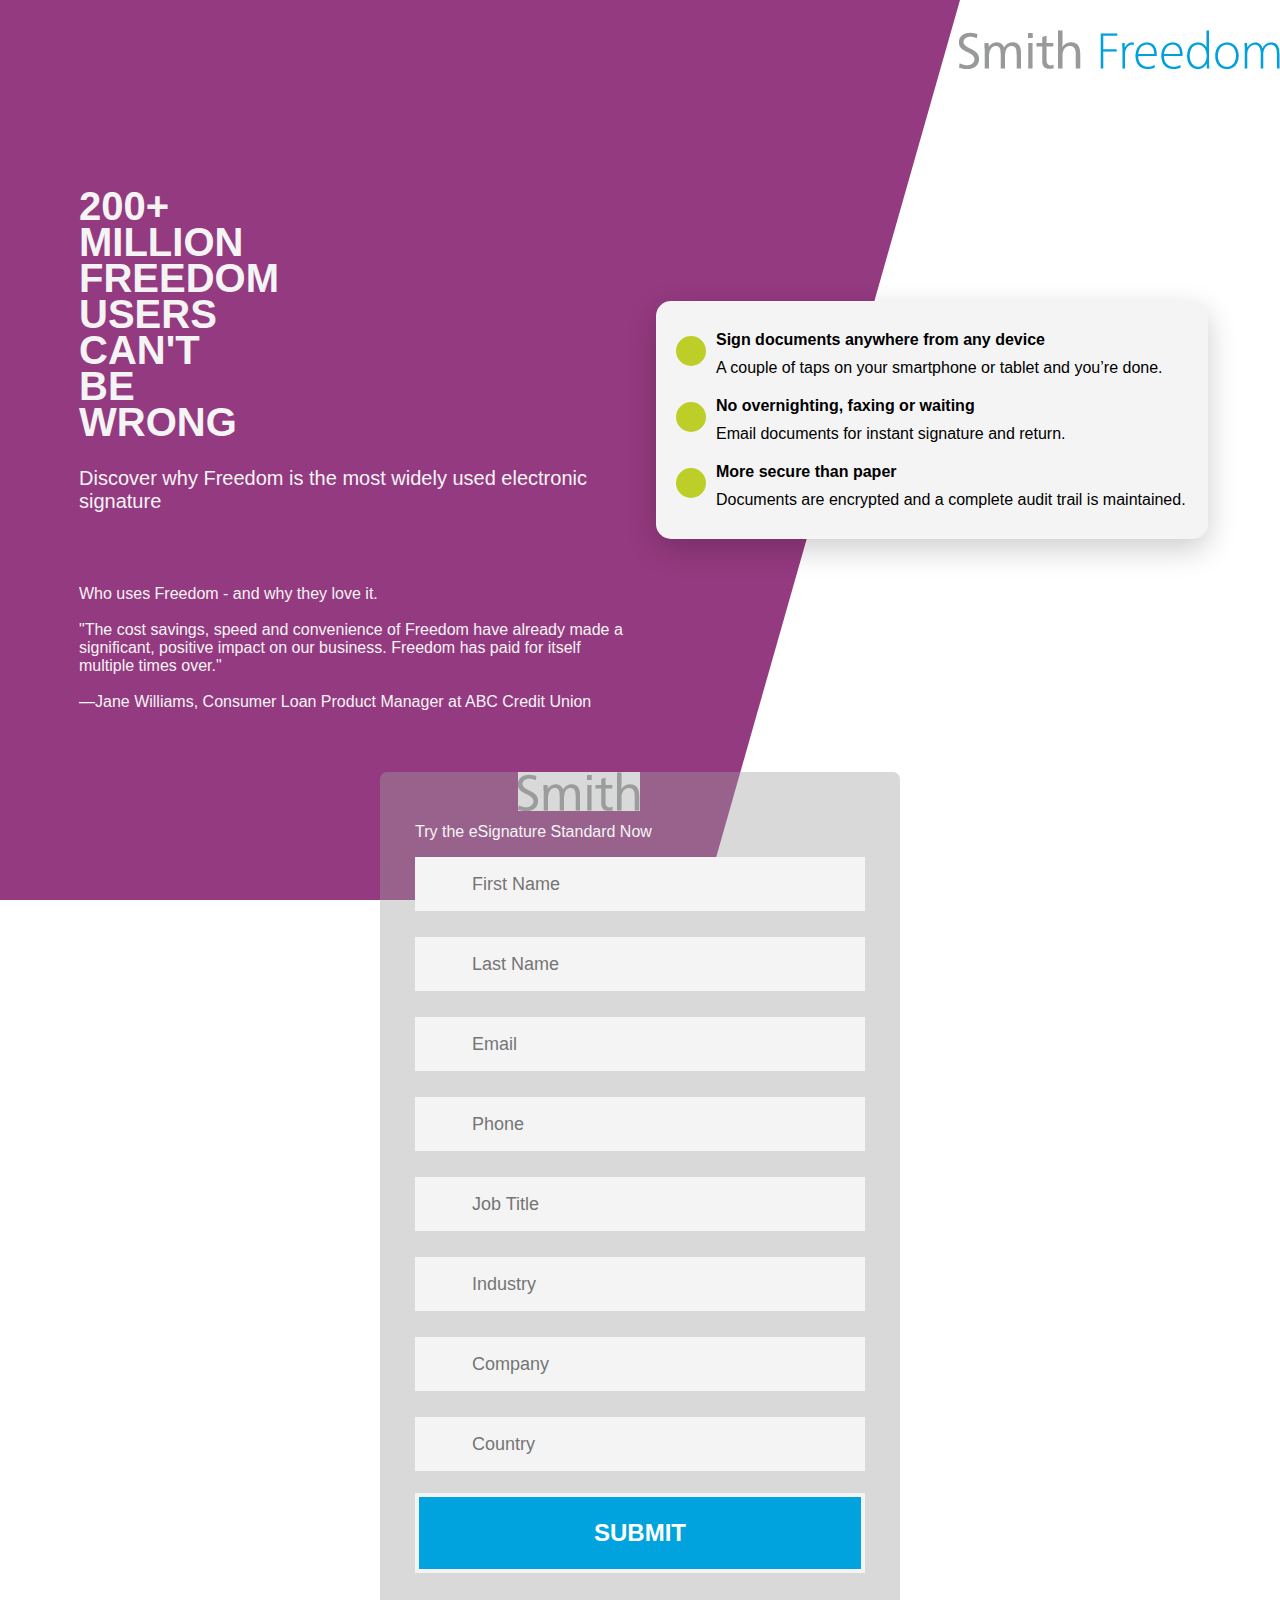
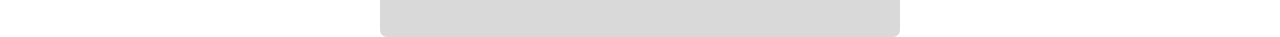
==== index.html @ 2fd9a6c0 "remove docs folder" ====
<html lang="en">
  <head>
    <meta charset="UTF-8" />
    <meta name="viewport" content="width=device-width, initial-scale=1.0" />
    <meta http-equiv="X-UA-Compatible" content="ie=edge" />
    <link rel="stylesheet" href="/css/main.css" />
    <title>Smith</title>
  </head>
  <body>
    <div id="bg"></div>

    <img src="/assets/smith-freedom-logo.png" alt="Smith Freedom Logo" />

    <main>
      <section id="card">
        <ul>
          <li>
            <span></span>
            <strong>Sign documents anywhere from any device</strong><br />
            <b
              >A couple of taps on your smartphone or tablet and you’re done.</b
            >
          </li>
          <li>
            <span></span>
            <strong>No overnighting, faxing or waiting</strong><br />
            <b>Email documents for instant signature and return.</b>
          </li>
          <li>
            <span></span>
            <strong>More secure than paper</strong><br />
            <b
              >Documents are encrypted and a complete audit trail is
              maintained.</b
            >
          </li>
        </ul>
      </section>
      <section id="primary">
        <h1>
          200+ Million Freedom Users Can't Be Wrong
        </h1>
        <p id="subtext">
          Discover why Freedom is the most widely used electronic signature
        </p>
        <br /><br />
        <p>
          Who uses Freedom - and why they love it.<br /><br />
          "The cost savings, speed and convenience of Freedom have already made
          a significant, positive impact on our business. Freedom has paid for
          itself multiple times over."<br /><br />
          —Jane Williams, Consumer Loan Product Manager at ABC Credit Union
        </p>
      </section>
      <div>
        <img src="../assets/smith-logo.png" alt="Smith Logo" />
      </div>
      <div id="form-main">
        <div id="form-div">
          <form class="form" id="form1">
            <p id="form-title">
              Try the eSignature Standard Now
            </p>
            <p class="name">
              <input
                name="firstname"
                type="text"
                class="validate[required,custom[onlyLetter],length[0,100]] feedback-input"
                placeholder="First Name"
                id="name"
              />
            </p>

            <p class="name">
              <input
                name="lastname"
                type="text"
                class="validate[required,custom[onlyLetter],length[0,100]] feedback-input"
                placeholder="Last Name"
                id="name"
              />
            </p>

            <p class="email">
              <input
                name="email"
                type="text"
                class="validate[required,custom[email]] feedback-input"
                id="email"
                placeholder="Email"
              />
            </p>

            <p class="phone">
              <input
                name="name"
                type="number"
                class="validate[required,custom[onlyLetter],length[0,100]] feedback-input"
                placeholder="Phone"
                id="phone"
              />
            </p>

            <p class="job">
              <input
                name="jobtitle"
                type="text"
                class="validate[required,custom[onlyLetter],length[0,100]] feedback-input"
                placeholder="Job Title"
                id="job"
              />
            </p>

            <p class="industry">
              <input
                name="industry"
                type="text"
                class="validate[required,custom[onlyLetter],length[0,100]] feedback-input"
                placeholder="Industry"
                id="industry"
              />
            </p>

            <p class="company">
              <input
                name="company"
                type="text"
                class="validate[required,custom[onlyLetter],length[0,100]] feedback-input"
                placeholder="Company"
                id="company"
              />
            </p>

            <p class="country">
              <input
                name="country"
                type="text"
                class="validate[required,custom[onlyLetter],length[0,100]] feedback-input"
                placeholder="Country"
                id="Country"
              />
            </p>

            <div class="submit">
              <input type="submit" value="SUBMIT" id="button-blue" />
              <div class="ease"></div>
            </div>
          </form>
        </div>
      </div>
    </main>
  </body>
</html>
---- css/main.css ----
body,
html {
  height: 100%;
}

body {
  font-family: 'Open Sans', sans-serif;
  margin: 0;
}
body #bg {
  clip-path: polygon(100% 0, 100% 77%, 33% 100%, 0 100%, 0 0);
  background-color: #943a80;
  width: 100%;
  height: 100%;
  position: absolute;
  z-index: -1;
}
@media (min-width: 840px) {
  body #bg {
    clip-path: polygon(0 0, 75% 0, 55% 100%, 0% 100%);
  }
}
body img {
  display: block;
  margin-left: auto;
  padding: 30px 0;
}
@media (min-width: 840px) {
  main {
    display: grid;
    grid-template-columns: 50% auto;
    grid-template-areas: 'primary card';
  }
}

main section#card {
  background: #f4f4f4;
  padding: 20px;
  margin: 1em auto;
  border-radius: 15px;
  box-shadow: 0 10px 30px rgba(0, 0, 0, 0.2);
  width: 80%;
}
@media (min-width: 840px) {
  main section#card {
    grid-area: card;
    height: fit-content;
    align-self: center;
    margin: 1em;
  }
}
main section#card ul {
  list-style-type: none;
  margin: 0;
  padding: 0;
}
main section#card ul li {
  margin-bottom: 10px;
}
main section#card ul li span {
  position: absolute;
  width: 30px;
  height: 30px;
  background-color: #bece28;
  border-radius: 50%;
  margin-right: 10px;
  margin-top: 15px;
}
main section#card ul li strong {
  display: inline-block;
  margin-left: 40px;
  margin-top: 10px;
}

main section#card ul li b {
  display: inline-block;
  font-weight: 400;
  margin-left: 40px;
  margin-top: 10px;
}

main section#primary {
  color: #f4f4f4;
  padding: 15px;
  text-align: center;
}
@media (min-width: 840px) {
  main section#primary {
    grid-area: primary;
    text-align: left;
    margin: 4em 0 0 4em;
  }
}
main section#primary h1 {
  font-size: 3em;
  margin-top: 10px;
  text-transform: uppercase;
}
@media (min-width: 840px) {
  main section#primary h1 {
    width: 30%;
    font-size: 2.5em;
    line-height: 0.9em;
  }
}
main section#primary p#subtext {
  font-size: 1.25em;
  color: #f4f4f4;
}
main section#primary p {
  font-size: 1em;
}

@media (min-width: 840px) {
  main section#primary a {
    display: inline-block;
    padding: 15px 60px;
  }
}

#feedback-page {
  text-align: center;
}

#form-main {
  width: 100%;
  float: left;
  padding-top: 0px;
}

#form-title {
  color: #f4f4f4;
}

#form-div {
  background-color: rgba(160, 160, 161, 0.4);
  padding-left: 35px;
  padding-right: 35px;
  padding-top: 35px;
  padding-bottom: 50px;
  width: 450px;
  float: left;
  left: 50%;
  position: absolute;
  margin-top: 30px;
  margin-left: -260px;
  -moz-border-radius: 7px;
  -webkit-border-radius: 7px;
}

.feedback-input {
  color: #3c3c3c;
  font-family: Helvetica, Arial, sans-serif;
  font-weight: 500;
  font-size: 18px;
  border-radius: 0;
  line-height: 22px;
  background-color: #f4f4f4;
  padding: 13px 13px 13px 54px;
  margin-bottom: 10px;
  width: 100%;
  -webkit-box-sizing: border-box;
  -moz-box-sizing: border-box;
  -ms-box-sizing: border-box;
  box-sizing: border-box;
  border: 3px solid rgba(0, 0, 0, 0);
}

.feedback-input:focus {
  background: #fff;
  box-shadow: 0;
  border: 3px solid #00a3dd;
  color: #00a3dd;
  outline: none;
  padding: 13px 13px 13px 54px;
}

.focused {
  color: #00a3dd;
  border: #00a3dd solid 3px;
}

textarea {
  width: 100%;
  height: 150px;
  line-height: 150%;
  resize: vertical;
}

input:hover,
textarea:hover,
input:focus,
textarea:focus {
  background-color: white;
}

#button-blue {
  font-family: 'Montserrat', Arial, Helvetica, sans-serif;
  float: left;
  width: 100%;
  border: #f4f4f4 solid 4px;
  cursor: pointer;
  background-color: #00a3dd;
  color: white;
  font-size: 24px;
  padding-top: 22px;
  padding-bottom: 22px;
  -webkit-transition: all 0.3s;
  -moz-transition: all 0.3s;
  transition: all 0.3s;
  margin-top: -4px;
  font-weight: 700;
}

#button-blue:hover {
  background-color: rgba(0, 0, 0, 0);
  color: #0057b8;
}

.submit:hover {
  color: #0057b8;
}

.ease {
  width: 0px;
  height: 74px;
  background-color: #f4f4f4;
  -webkit-transition: 0.3s ease;
  -moz-transition: 0.3s ease;
  -o-transition: 0.3s ease;
  -ms-transition: 0.3s ease;
  transition: 0.3s ease;
}

.submit:hover .ease {
  width: 100%;
  background-color: #f4f4f4;
}

@media only screen and (max-width: 580px) {
  #form-div {
    left: 3%;
    margin-right: 3%;
    width: 88%;
    margin-left: 0;
    padding-left: 3%;
    padding-right: 3%;
  }
}
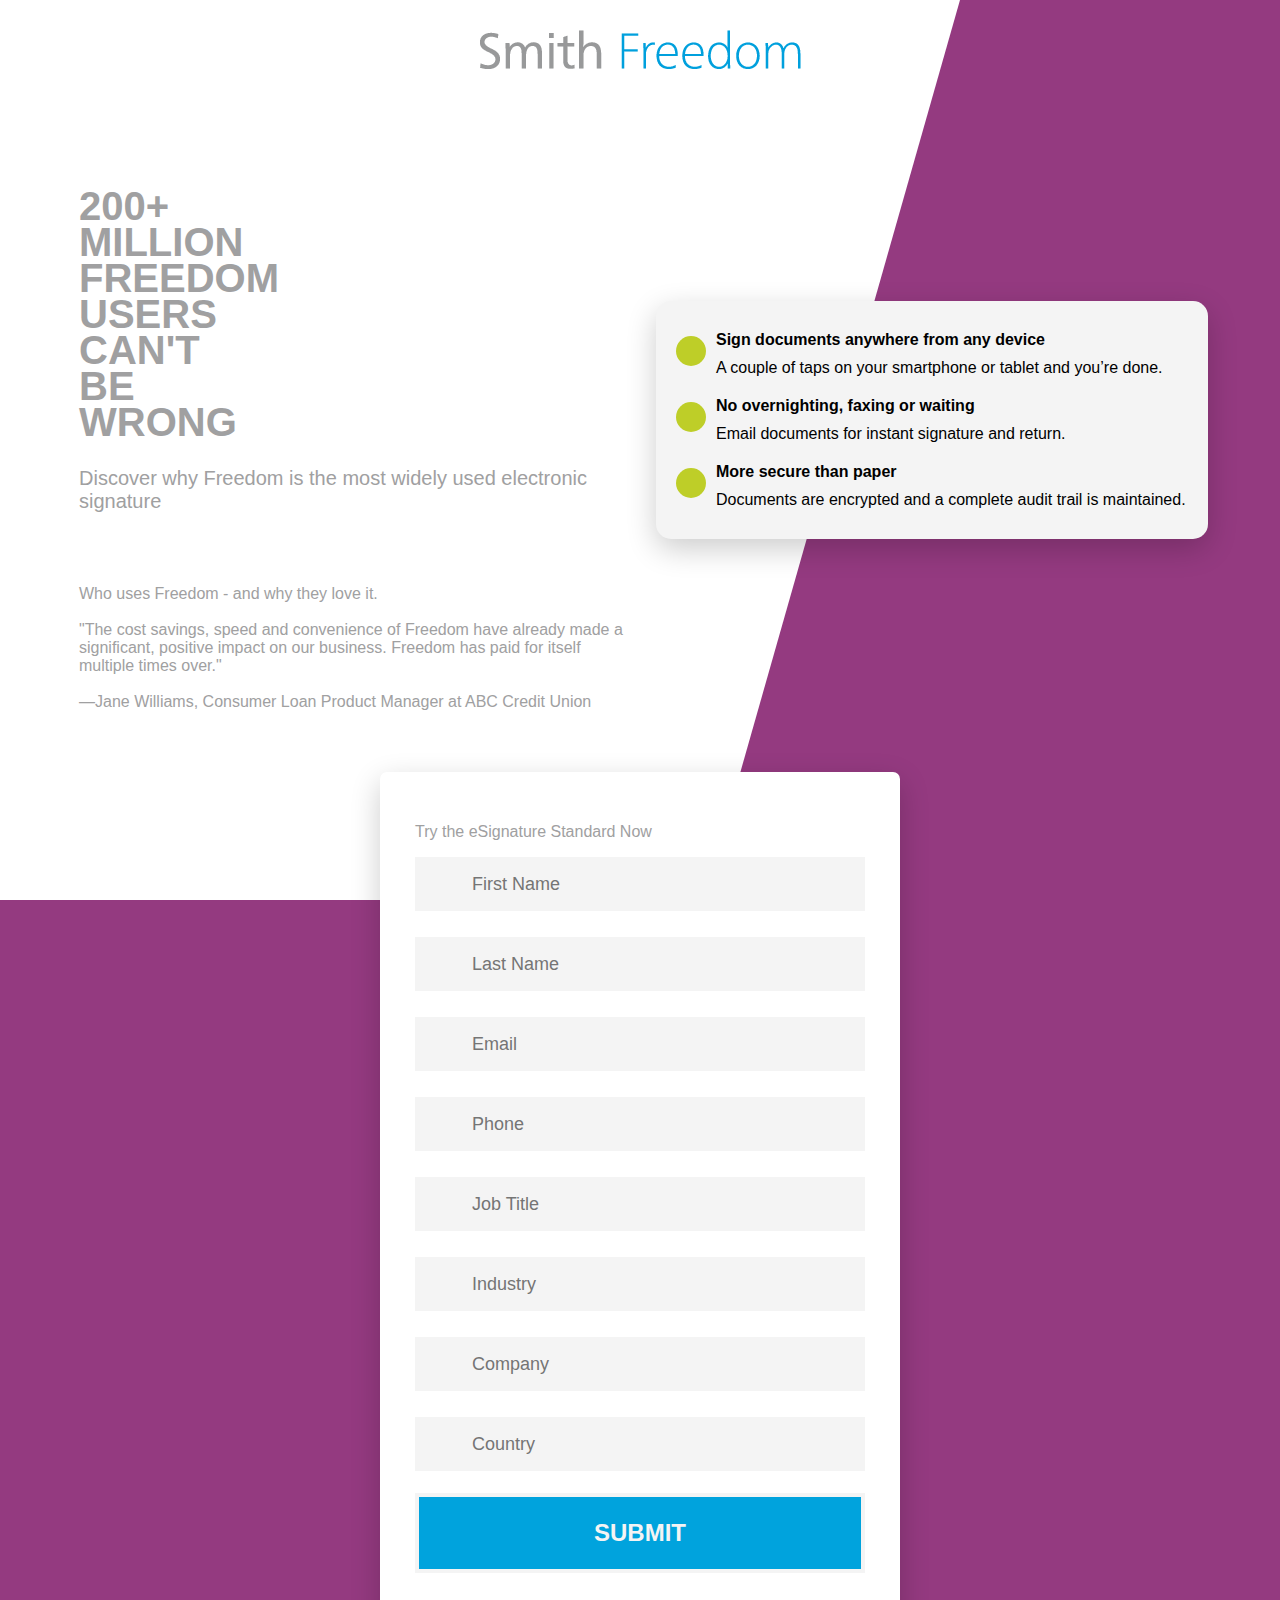
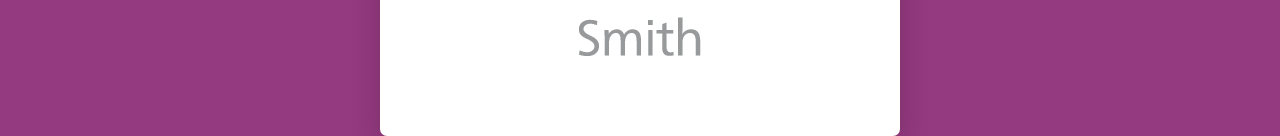
==== commit 949b1642: "css changes to form" ====
--- a/index.html
+++ b/index.html
@@ -9,7 +9,11 @@
   <body>
     <div id="bg"></div>
 
-    <img src="/assets/smith-freedom-logo.png" alt="Smith Freedom Logo" />
+    <img
+      id="hdrlogo"
+      src="/assets/smith-freedom-logo.png"
+      alt="Smith Freedom Logo"
+    />
 
     <main>
       <section id="card">
@@ -52,9 +56,7 @@
           —Jane Williams, Consumer Loan Product Manager at ABC Credit Union
         </p>
       </section>
-      <div>
-        <img src="../assets/smith-logo.png" alt="Smith Logo" />
-      </div>
+
       <div id="form-main">
         <div id="form-div">
           <form class="form" id="form1">
@@ -146,6 +148,9 @@
               <div class="ease"></div>
             </div>
           </form>
+          <div>
+            <img id="ftrlogo" src="../assets/smith-logo.png" alt="Smith Logo" />
+          </div>
         </div>
       </div>
     </main>
--- a/css/main.css
+++ b/css/main.css
@@ -5,11 +5,12 @@
 
 body {
   font-family: 'Open Sans', sans-serif;
+  background-color: #943a80;
   margin: 0;
 }
 body #bg {
   clip-path: polygon(100% 0, 100% 77%, 33% 100%, 0 100%, 0 0);
-  background-color: #943a80;
+  background-color: #ffffff;
   width: 100%;
   height: 100%;
   position: absolute;
@@ -20,9 +21,23 @@
     clip-path: polygon(0 0, 75% 0, 55% 100%, 0% 100%);
   }
 }
-body img {
+
+@media (max-width: 640px) {
+  body #bg {
+    clip-path: polygon(0 0, 100% 0, 100% 100%, 0% 100%);
+  }
+}
+body img#hdrlogo {
   display: block;
   margin-left: auto;
+  margin-right: auto;
+  padding: 30px 0;
+}
+
+body img#ftrlogo {
+  display: block;
+  margin-left: auto;
+  margin-right: auto;
   padding: 30px 0;
 }
 @media (min-width: 840px) {
@@ -80,7 +95,7 @@
 }
 
 main section#primary {
-  color: #f4f4f4;
+  color: #a0a0a1;
   padding: 15px;
   text-align: center;
 }
@@ -105,7 +120,6 @@
 }
 main section#primary p#subtext {
   font-size: 1.25em;
-  color: #f4f4f4;
 }
 main section#primary p {
   font-size: 1em;
@@ -129,11 +143,12 @@
 }
 
 #form-title {
-  color: #f4f4f4;
+  color: #a0a0a1;
 }
 
 #form-div {
-  background-color: rgba(160, 160, 161, 0.4);
+  background-color: rgba(255, 255, 255, 1);
+  box-shadow: 0 10px 30px rgba(0, 0, 0, 0.2);
   padding-left: 35px;
   padding-right: 35px;
   padding-top: 35px;
@@ -149,7 +164,7 @@
 }
 
 .feedback-input {
-  color: #3c3c3c;
+  color: #a0a0a1;
   font-family: Helvetica, Arial, sans-serif;
   font-weight: 500;
   font-size: 18px;
@@ -201,7 +216,7 @@
   border: #f4f4f4 solid 4px;
   cursor: pointer;
   background-color: #00a3dd;
-  color: white;
+  color: #f4f4f4;
   font-size: 24px;
   padding-top: 22px;
   padding-bottom: 22px;
@@ -237,7 +252,7 @@
   background-color: #f4f4f4;
 }
 
-@media only screen and (max-width: 580px) {
+@media only screen and (max-width: 640px) {
   #form-div {
     left: 3%;
     margin-right: 3%;
